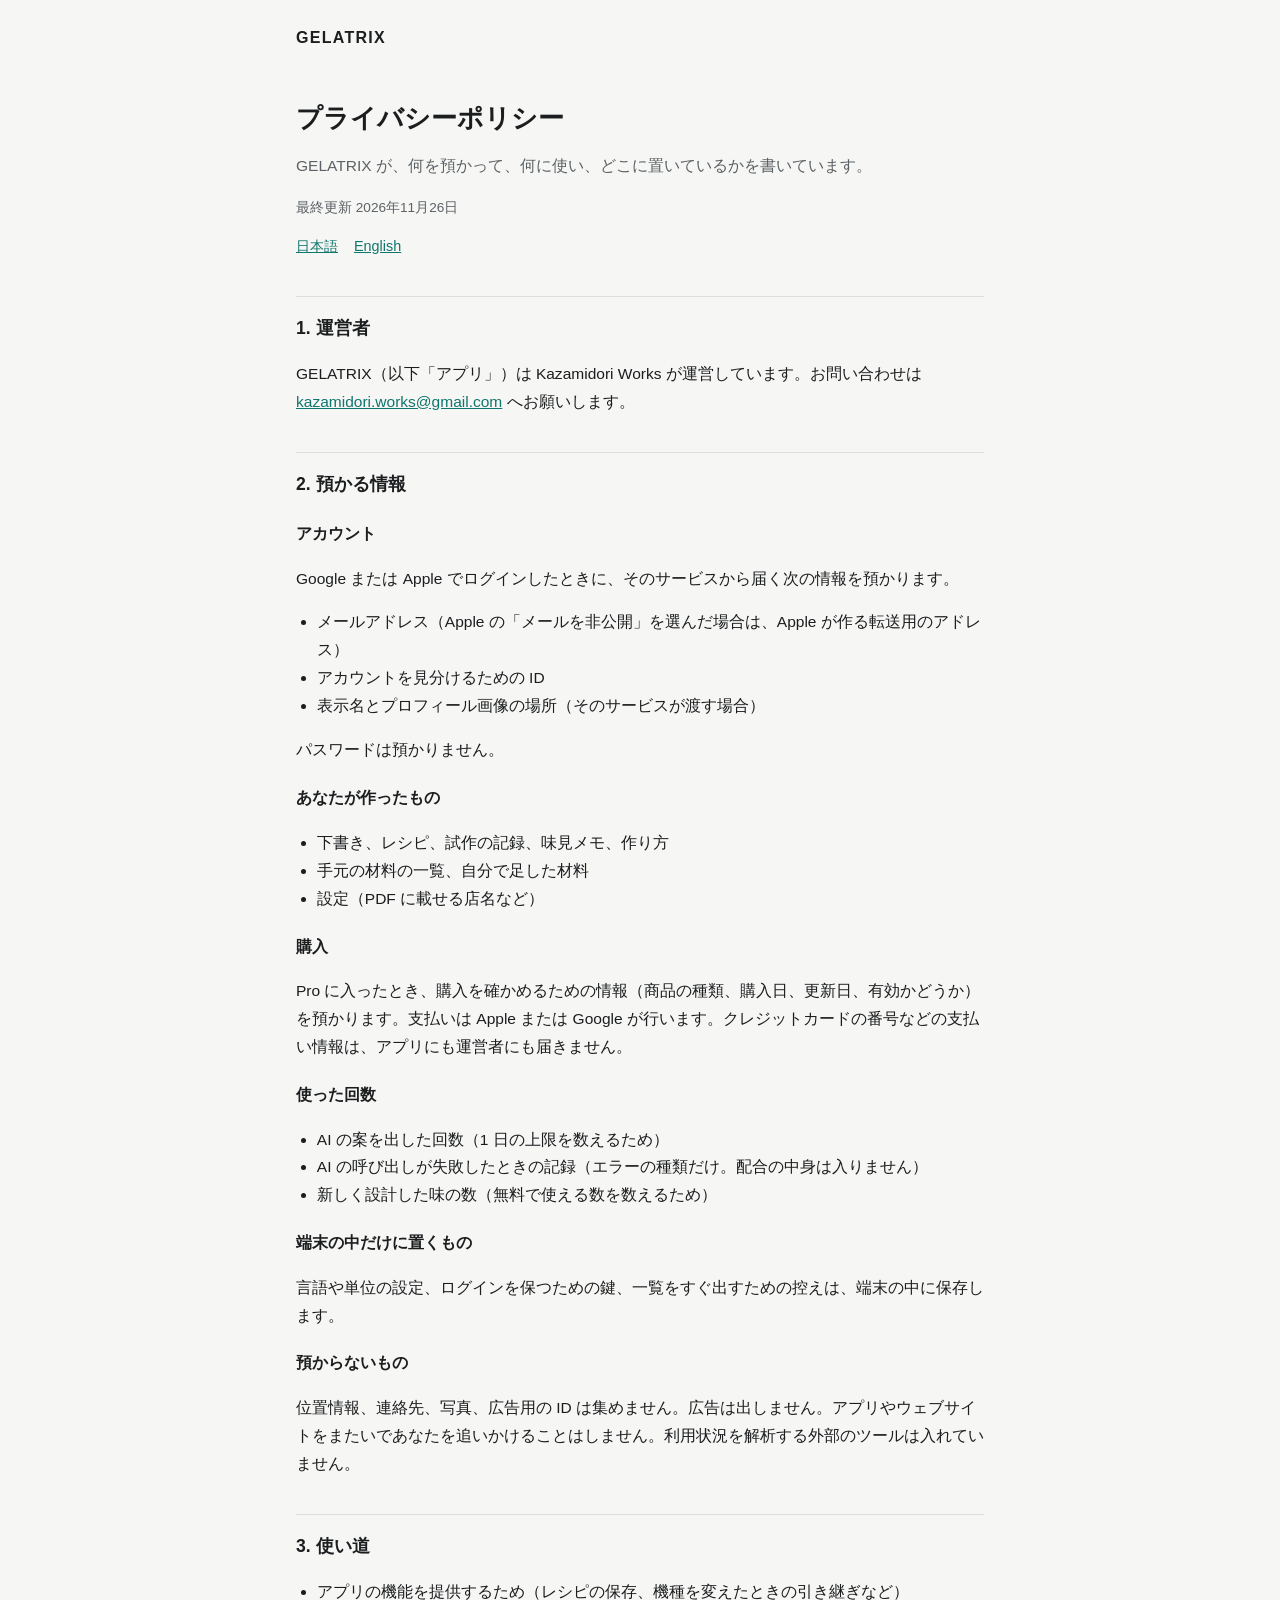
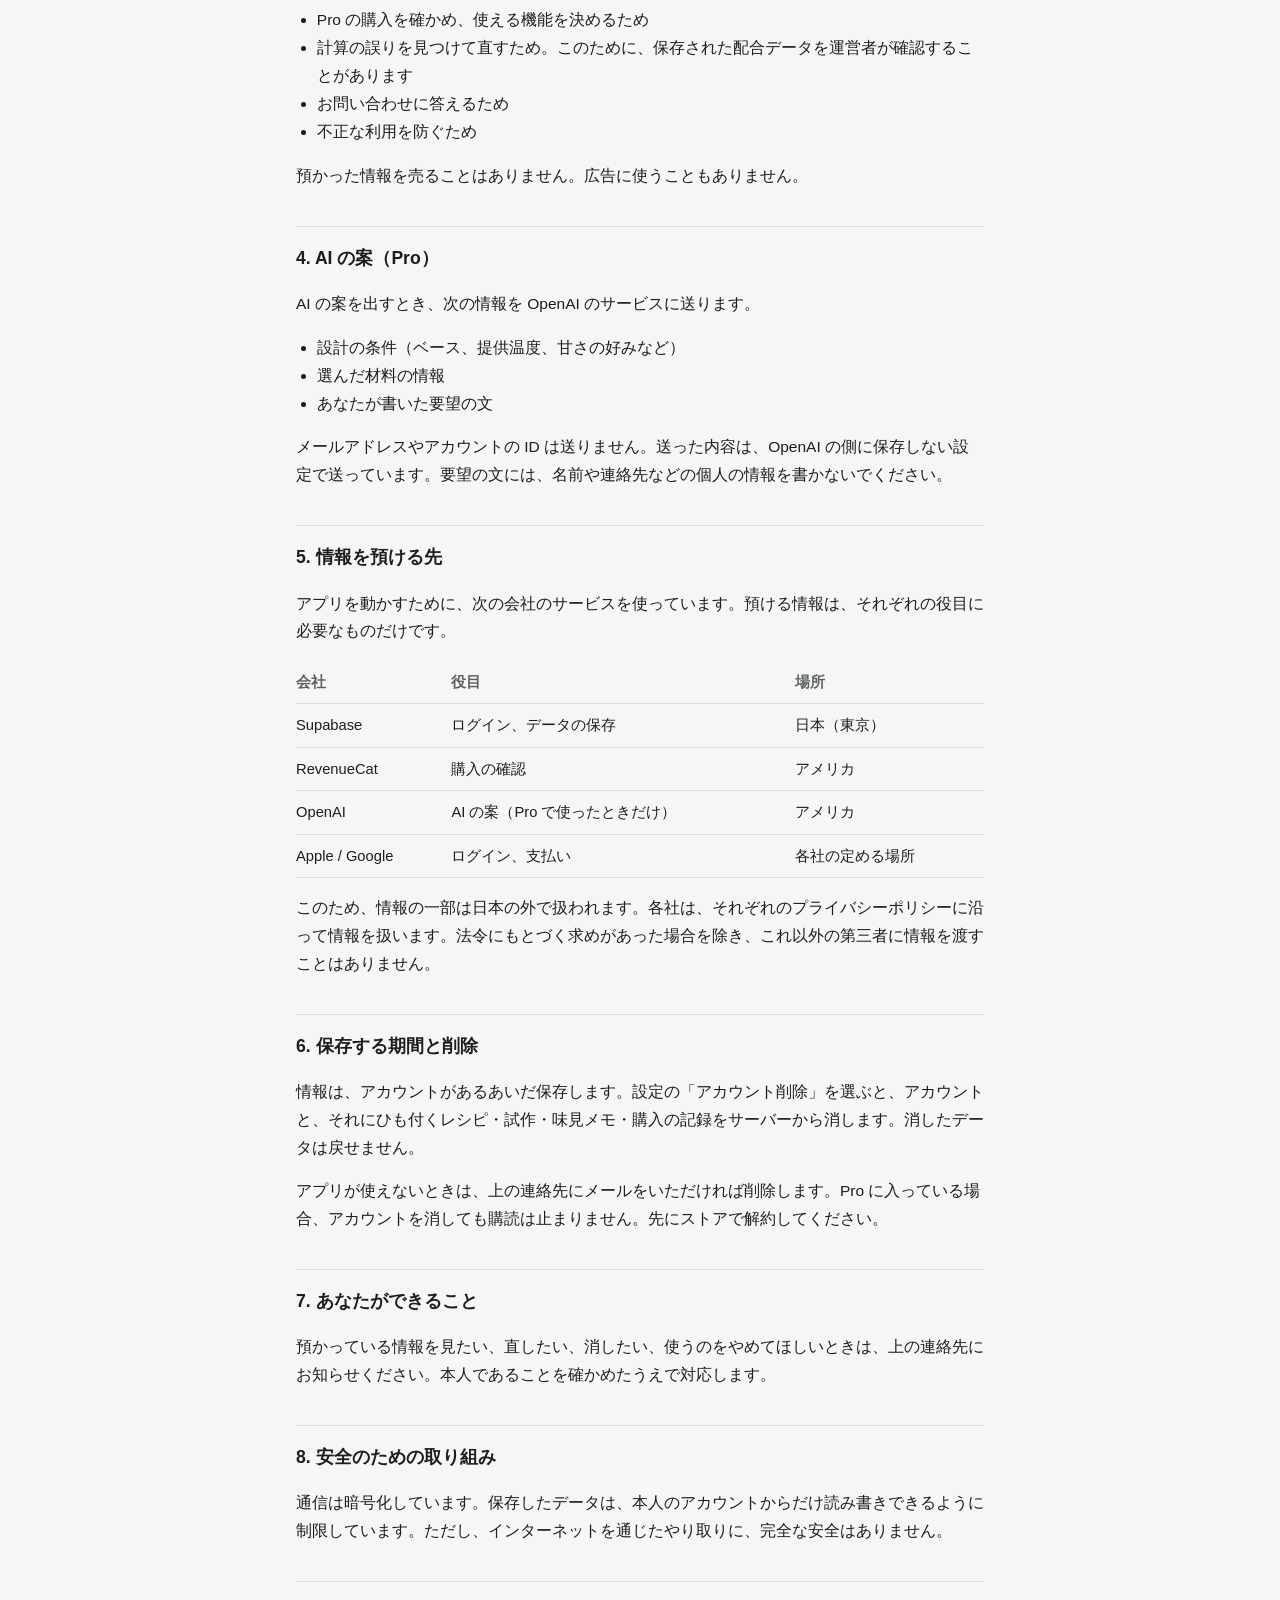
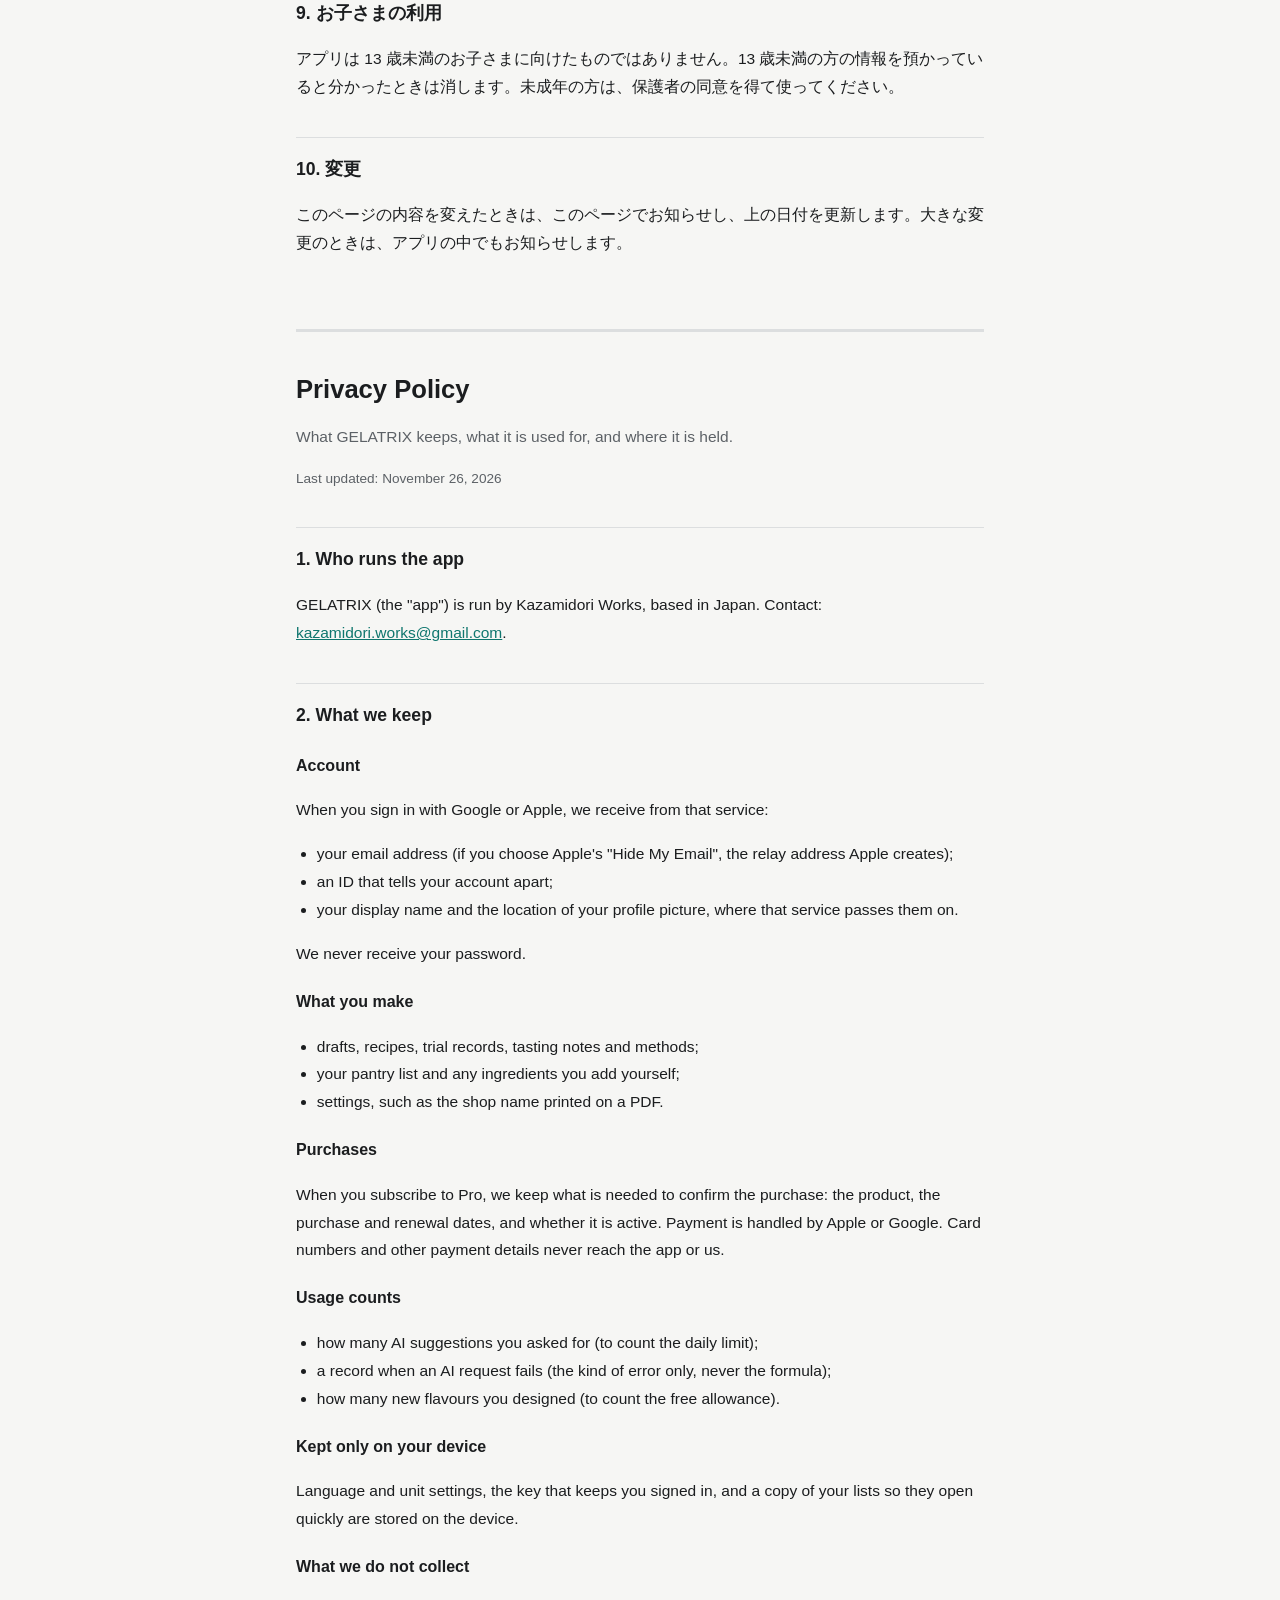
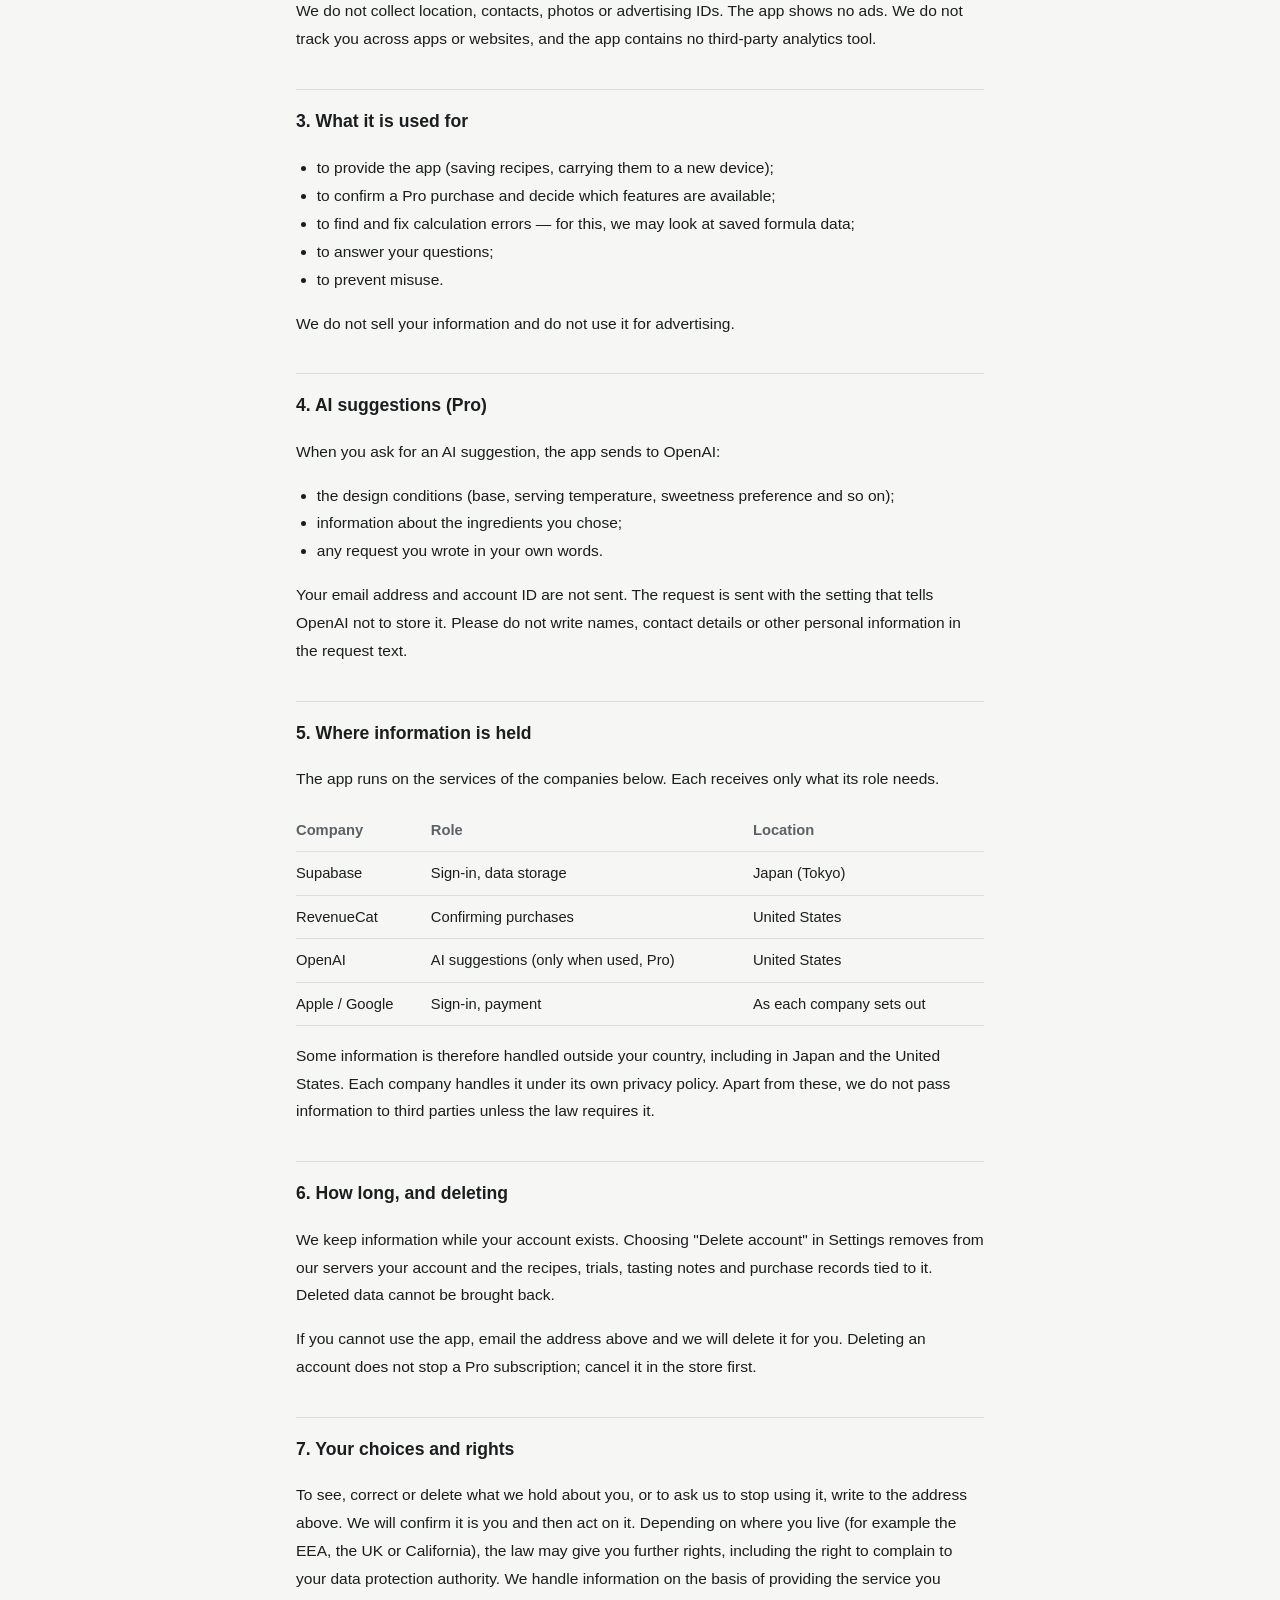
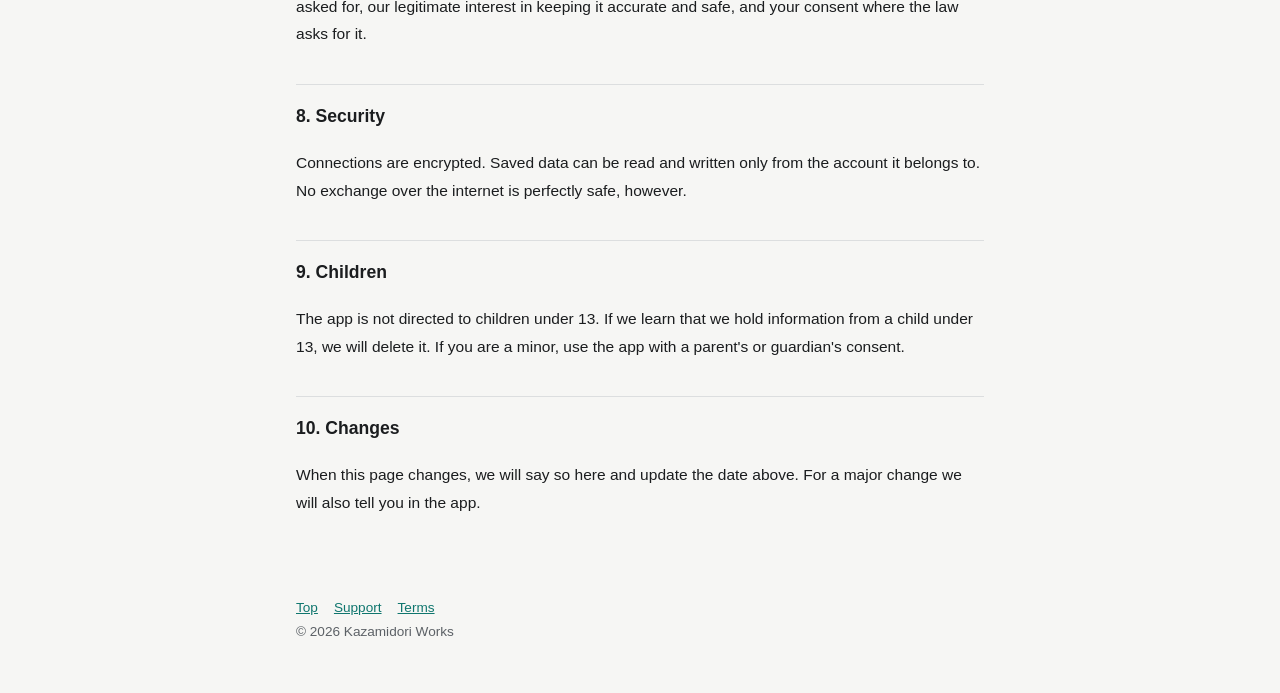
==== privacy/index.html @ ab6ea7ae "GELATRIX support site: top, support, privacy policy, terms of service Co-Authored-By: Claude Fable 5" ====
<!doctype html>
<html lang="ja">
<head>
<meta charset="utf-8">
<meta name="viewport" content="width=device-width, initial-scale=1">
<title>プライバシーポリシー / Privacy Policy | GELATRIX</title>
<link rel="stylesheet" href="../style.css">
</head>
<body>
<header class="site"><a href="../">GELATRIX</a></header>
<main>
<h1>プライバシーポリシー</h1>
<p class="lead">GELATRIX が、何を預かって、何に使い、どこに置いているかを書いています。</p>
<p class="updated">最終更新 2026年11月26日</p>
<p class="langs"><a href="#ja">日本語</a><a href="#en">English</a></p>

<section class="lang" id="ja" lang="ja">
<h2>1. 運営者</h2>
<p>GELATRIX（以下「アプリ」）は Kazamidori Works が運営しています。お問い合わせは <a href="mailto:kazamidori.works@gmail.com">kazamidori.works@gmail.com</a> へお願いします。</p>

<h2>2. 預かる情報</h2>
<h3>アカウント</h3>
<p>Google または Apple でログインしたときに、そのサービスから届く次の情報を預かります。</p>
<ul>
<li>メールアドレス（Apple の「メールを非公開」を選んだ場合は、Apple が作る転送用のアドレス）</li>
<li>アカウントを見分けるための ID</li>
<li>表示名とプロフィール画像の場所（そのサービスが渡す場合）</li>
</ul>
<p>パスワードは預かりません。</p>

<h3>あなたが作ったもの</h3>
<ul>
<li>下書き、レシピ、試作の記録、味見メモ、作り方</li>
<li>手元の材料の一覧、自分で足した材料</li>
<li>設定（PDF に載せる店名など）</li>
</ul>

<h3>購入</h3>
<p>Pro に入ったとき、購入を確かめるための情報（商品の種類、購入日、更新日、有効かどうか）を預かります。支払いは Apple または Google が行います。クレジットカードの番号などの支払い情報は、アプリにも運営者にも届きません。</p>

<h3>使った回数</h3>
<ul>
<li>AI の案を出した回数（1 日の上限を数えるため）</li>
<li>AI の呼び出しが失敗したときの記録（エラーの種類だけ。配合の中身は入りません）</li>
<li>新しく設計した味の数（無料で使える数を数えるため）</li>
</ul>

<h3>端末の中だけに置くもの</h3>
<p>言語や単位の設定、ログインを保つための鍵、一覧をすぐ出すための控えは、端末の中に保存します。</p>

<h3>預からないもの</h3>
<p>位置情報、連絡先、写真、広告用の ID は集めません。広告は出しません。アプリやウェブサイトをまたいであなたを追いかけることはしません。利用状況を解析する外部のツールは入れていません。</p>

<h2>3. 使い道</h2>
<ul>
<li>アプリの機能を提供するため（レシピの保存、機種を変えたときの引き継ぎなど）</li>
<li>Pro の購入を確かめ、使える機能を決めるため</li>
<li>計算の誤りを見つけて直すため。このために、保存された配合データを運営者が確認することがあります</li>
<li>お問い合わせに答えるため</li>
<li>不正な利用を防ぐため</li>
</ul>
<p>預かった情報を売ることはありません。広告に使うこともありません。</p>

<h2>4. AI の案（Pro）</h2>
<p>AI の案を出すとき、次の情報を OpenAI のサービスに送ります。</p>
<ul>
<li>設計の条件（ベース、提供温度、甘さの好みなど）</li>
<li>選んだ材料の情報</li>
<li>あなたが書いた要望の文</li>
</ul>
<p>メールアドレスやアカウントの ID は送りません。送った内容は、OpenAI の側に保存しない設定で送っています。要望の文には、名前や連絡先などの個人の情報を書かないでください。</p>

<h2>5. 情報を預ける先</h2>
<p>アプリを動かすために、次の会社のサービスを使っています。預ける情報は、それぞれの役目に必要なものだけです。</p>
<table>
<tr><th>会社</th><th>役目</th><th>場所</th></tr>
<tr><td>Supabase</td><td>ログイン、データの保存</td><td>日本（東京）</td></tr>
<tr><td>RevenueCat</td><td>購入の確認</td><td>アメリカ</td></tr>
<tr><td>OpenAI</td><td>AI の案（Pro で使ったときだけ）</td><td>アメリカ</td></tr>
<tr><td>Apple / Google</td><td>ログイン、支払い</td><td>各社の定める場所</td></tr>
</table>
<p>このため、情報の一部は日本の外で扱われます。各社は、それぞれのプライバシーポリシーに沿って情報を扱います。法令にもとづく求めがあった場合を除き、これ以外の第三者に情報を渡すことはありません。</p>

<h2>6. 保存する期間と削除</h2>
<p>情報は、アカウントがあるあいだ保存します。設定の「アカウント削除」を選ぶと、アカウントと、それにひも付くレシピ・試作・味見メモ・購入の記録をサーバーから消します。消したデータは戻せません。</p>
<p>アプリが使えないときは、上の連絡先にメールをいただければ削除します。Pro に入っている場合、アカウントを消しても購読は止まりません。先にストアで解約してください。</p>

<h2>7. あなたができること</h2>
<p>預かっている情報を見たい、直したい、消したい、使うのをやめてほしいときは、上の連絡先にお知らせください。本人であることを確かめたうえで対応します。</p>

<h2>8. 安全のための取り組み</h2>
<p>通信は暗号化しています。保存したデータは、本人のアカウントからだけ読み書きできるように制限しています。ただし、インターネットを通じたやり取りに、完全な安全はありません。</p>

<h2>9. お子さまの利用</h2>
<p>アプリは 13 歳未満のお子さまに向けたものではありません。13 歳未満の方の情報を預かっていると分かったときは消します。未成年の方は、保護者の同意を得て使ってください。</p>

<h2>10. 変更</h2>
<p>このページの内容を変えたときは、このページでお知らせし、上の日付を更新します。大きな変更のときは、アプリの中でもお知らせします。</p>
</section>

<section class="lang" id="en" lang="en">
<h1>Privacy Policy</h1>
<p class="lead">What GELATRIX keeps, what it is used for, and where it is held.</p>
<p class="updated">Last updated: November 26, 2026</p>

<h2>1. Who runs the app</h2>
<p>GELATRIX (the "app") is run by Kazamidori Works, based in Japan. Contact: <a href="mailto:kazamidori.works@gmail.com">kazamidori.works@gmail.com</a>.</p>

<h2>2. What we keep</h2>
<h3>Account</h3>
<p>When you sign in with Google or Apple, we receive from that service:</p>
<ul>
<li>your email address (if you choose Apple's "Hide My Email", the relay address Apple creates);</li>
<li>an ID that tells your account apart;</li>
<li>your display name and the location of your profile picture, where that service passes them on.</li>
</ul>
<p>We never receive your password.</p>

<h3>What you make</h3>
<ul>
<li>drafts, recipes, trial records, tasting notes and methods;</li>
<li>your pantry list and any ingredients you add yourself;</li>
<li>settings, such as the shop name printed on a PDF.</li>
</ul>

<h3>Purchases</h3>
<p>When you subscribe to Pro, we keep what is needed to confirm the purchase: the product, the purchase and renewal dates, and whether it is active. Payment is handled by Apple or Google. Card numbers and other payment details never reach the app or us.</p>

<h3>Usage counts</h3>
<ul>
<li>how many AI suggestions you asked for (to count the daily limit);</li>
<li>a record when an AI request fails (the kind of error only, never the formula);</li>
<li>how many new flavours you designed (to count the free allowance).</li>
</ul>

<h3>Kept only on your device</h3>
<p>Language and unit settings, the key that keeps you signed in, and a copy of your lists so they open quickly are stored on the device.</p>

<h3>What we do not collect</h3>
<p>We do not collect location, contacts, photos or advertising IDs. The app shows no ads. We do not track you across apps or websites, and the app contains no third-party analytics tool.</p>

<h2>3. What it is used for</h2>
<ul>
<li>to provide the app (saving recipes, carrying them to a new device);</li>
<li>to confirm a Pro purchase and decide which features are available;</li>
<li>to find and fix calculation errors — for this, we may look at saved formula data;</li>
<li>to answer your questions;</li>
<li>to prevent misuse.</li>
</ul>
<p>We do not sell your information and do not use it for advertising.</p>

<h2>4. AI suggestions (Pro)</h2>
<p>When you ask for an AI suggestion, the app sends to OpenAI:</p>
<ul>
<li>the design conditions (base, serving temperature, sweetness preference and so on);</li>
<li>information about the ingredients you chose;</li>
<li>any request you wrote in your own words.</li>
</ul>
<p>Your email address and account ID are not sent. The request is sent with the setting that tells OpenAI not to store it. Please do not write names, contact details or other personal information in the request text.</p>

<h2>5. Where information is held</h2>
<p>The app runs on the services of the companies below. Each receives only what its role needs.</p>
<table>
<tr><th>Company</th><th>Role</th><th>Location</th></tr>
<tr><td>Supabase</td><td>Sign-in, data storage</td><td>Japan (Tokyo)</td></tr>
<tr><td>RevenueCat</td><td>Confirming purchases</td><td>United States</td></tr>
<tr><td>OpenAI</td><td>AI suggestions (only when used, Pro)</td><td>United States</td></tr>
<tr><td>Apple / Google</td><td>Sign-in, payment</td><td>As each company sets out</td></tr>
</table>
<p>Some information is therefore handled outside your country, including in Japan and the United States. Each company handles it under its own privacy policy. Apart from these, we do not pass information to third parties unless the law requires it.</p>

<h2>6. How long, and deleting</h2>
<p>We keep information while your account exists. Choosing "Delete account" in Settings removes from our servers your account and the recipes, trials, tasting notes and purchase records tied to it. Deleted data cannot be brought back.</p>
<p>If you cannot use the app, email the address above and we will delete it for you. Deleting an account does not stop a Pro subscription; cancel it in the store first.</p>

<h2>7. Your choices and rights</h2>
<p>To see, correct or delete what we hold about you, or to ask us to stop using it, write to the address above. We will confirm it is you and then act on it. Depending on where you live (for example the EEA, the UK or California), the law may give you further rights, including the right to complain to your data protection authority. We handle information on the basis of providing the service you asked for, our legitimate interest in keeping it accurate and safe, and your consent where the law asks for it.</p>

<h2>8. Security</h2>
<p>Connections are encrypted. Saved data can be read and written only from the account it belongs to. No exchange over the internet is perfectly safe, however.</p>

<h2>9. Children</h2>
<p>The app is not directed to children under 13. If we learn that we hold information from a child under 13, we will delete it. If you are a minor, use the app with a parent's or guardian's consent.</p>

<h2>10. Changes</h2>
<p>When this page changes, we will say so here and update the date above. For a major change we will also tell you in the app.</p>
</section>
</main>
<footer><a href="../">Top</a><a href="../support/">Support</a><a href="../terms/">Terms</a><br>© 2026 Kazamidori Works</footer>
</body>
</html>
---- style.css ----
:root {
  --bg: #f6f6f4;
  --card: #ffffff;
  --ink: #1b1d1f;
  --sub: #5c6166;
  --line: #dcdedf;
  --accent: #0f766e;
}
@media (prefers-color-scheme: dark) {
  :root {
    --bg: #131516;
    --card: #1c1f21;
    --ink: #eceeef;
    --sub: #a3a8ad;
    --line: #2e3235;
    --accent: #4fd1c5;
  }
}
* { box-sizing: border-box; }
body {
  margin: 0;
  background: var(--bg);
  color: var(--ink);
  font-family: -apple-system, BlinkMacSystemFont, "Hiragino Sans", "Noto Sans JP", "Segoe UI", sans-serif;
  line-height: 1.8;
  -webkit-text-size-adjust: 100%;
}
main { max-width: 720px; margin: 0 auto; padding: 32px 16px 64px; }
header.site { max-width: 720px; margin: 0 auto; padding: 24px 16px 0; }
header.site a { color: var(--ink); text-decoration: none; font-weight: 700; letter-spacing: 0.08em; }
h1 { font-size: 1.6rem; line-height: 1.4; margin: 16px 0 4px; }
h2 { font-size: 1.1rem; margin: 36px 0 8px; padding-top: 16px; border-top: 1px solid var(--line); }
h3 { font-size: 1rem; margin: 20px 0 4px; }
p, li { font-size: 0.97rem; }
ul { padding-left: 1.3em; }
a { color: var(--accent); }
.lead, .updated { color: var(--sub); }
.updated { font-size: 0.85rem; }
.langs { margin: 12px 0 0; font-size: 0.9rem; }
.langs a { margin-right: 16px; }
section.lang { margin-top: 24px; }
section.lang + section.lang { margin-top: 72px; padding-top: 24px; border-top: 3px solid var(--line); }
table { border-collapse: collapse; width: 100%; font-size: 0.92rem; margin: 8px 0; }
th, td { text-align: left; vertical-align: top; border-bottom: 1px solid var(--line); padding: 8px 8px 8px 0; }
th { color: var(--sub); font-weight: 600; white-space: nowrap; }
.card { background: var(--card); border: 1px solid var(--line); border-radius: 12px; padding: 16px 20px; margin: 16px 0; }
footer { max-width: 720px; margin: 0 auto; padding: 0 16px 48px; color: var(--sub); font-size: 0.85rem; }
footer a { margin-right: 16px; }
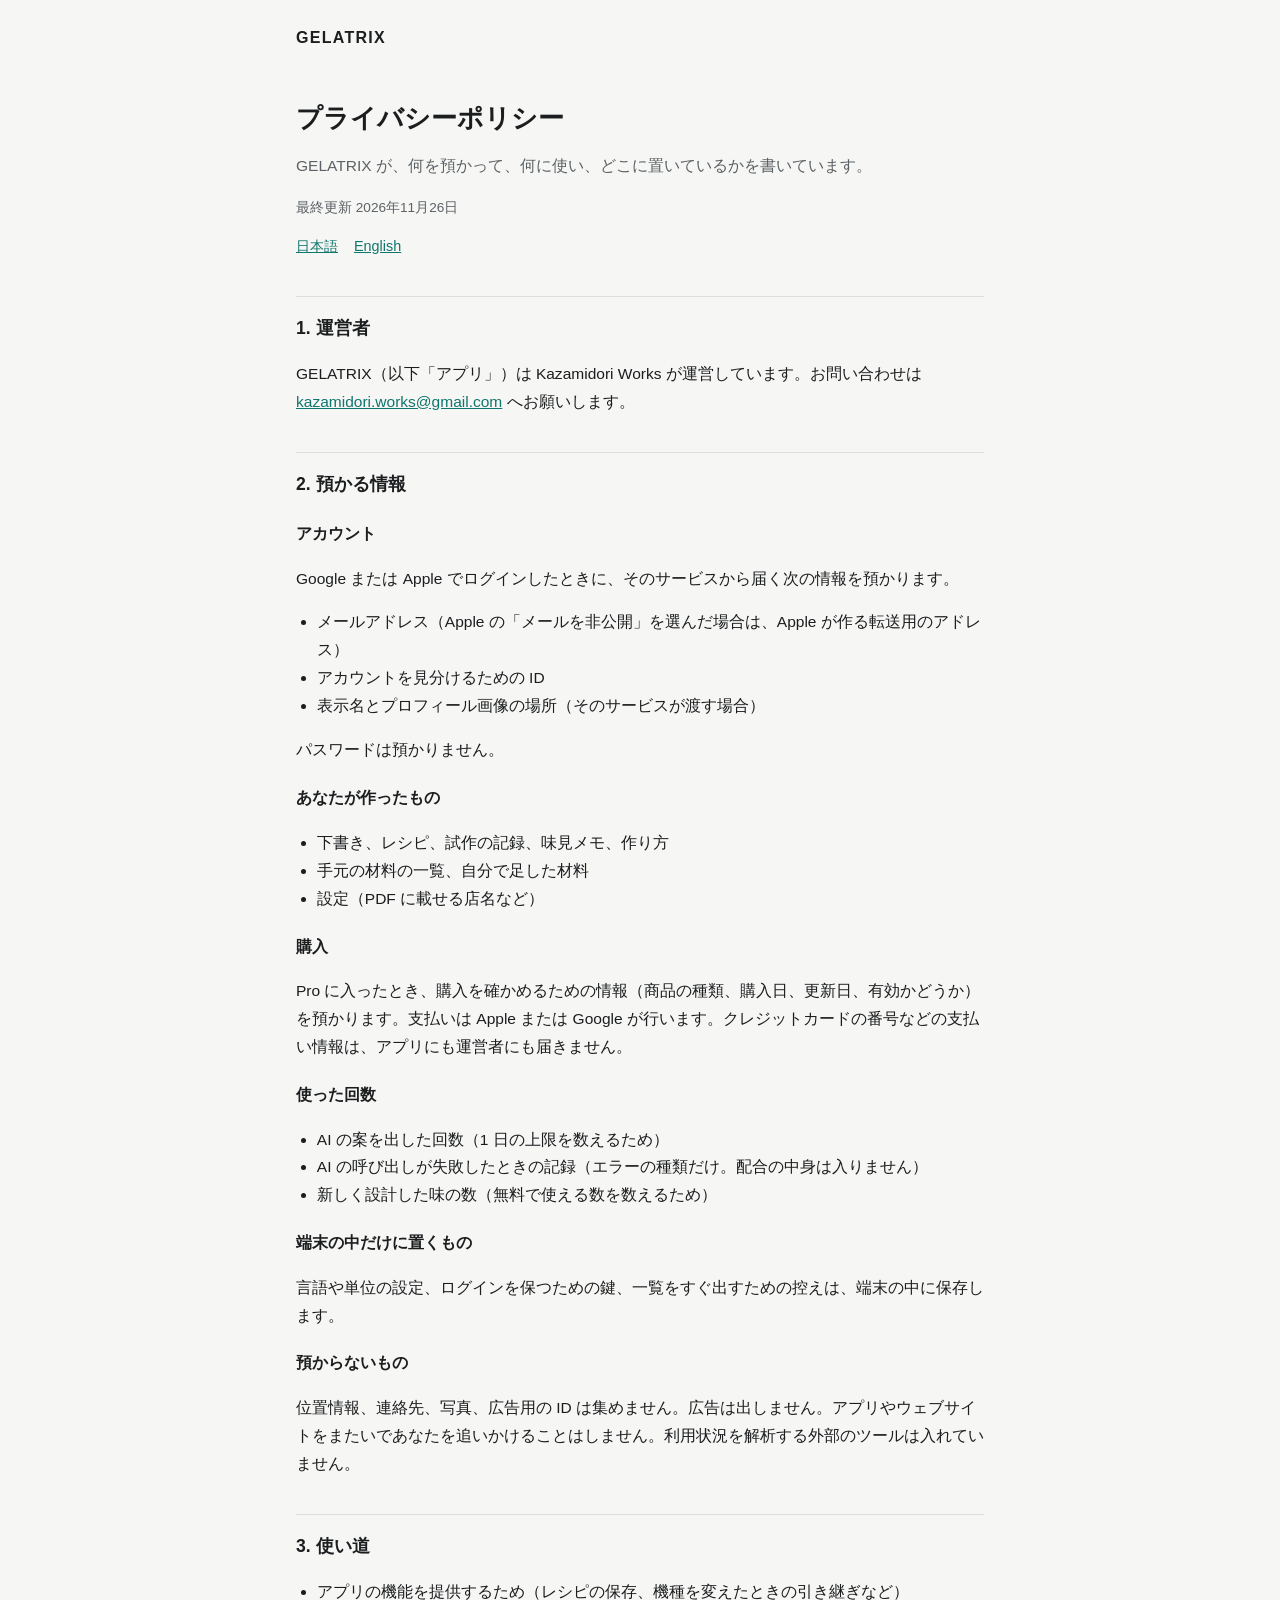
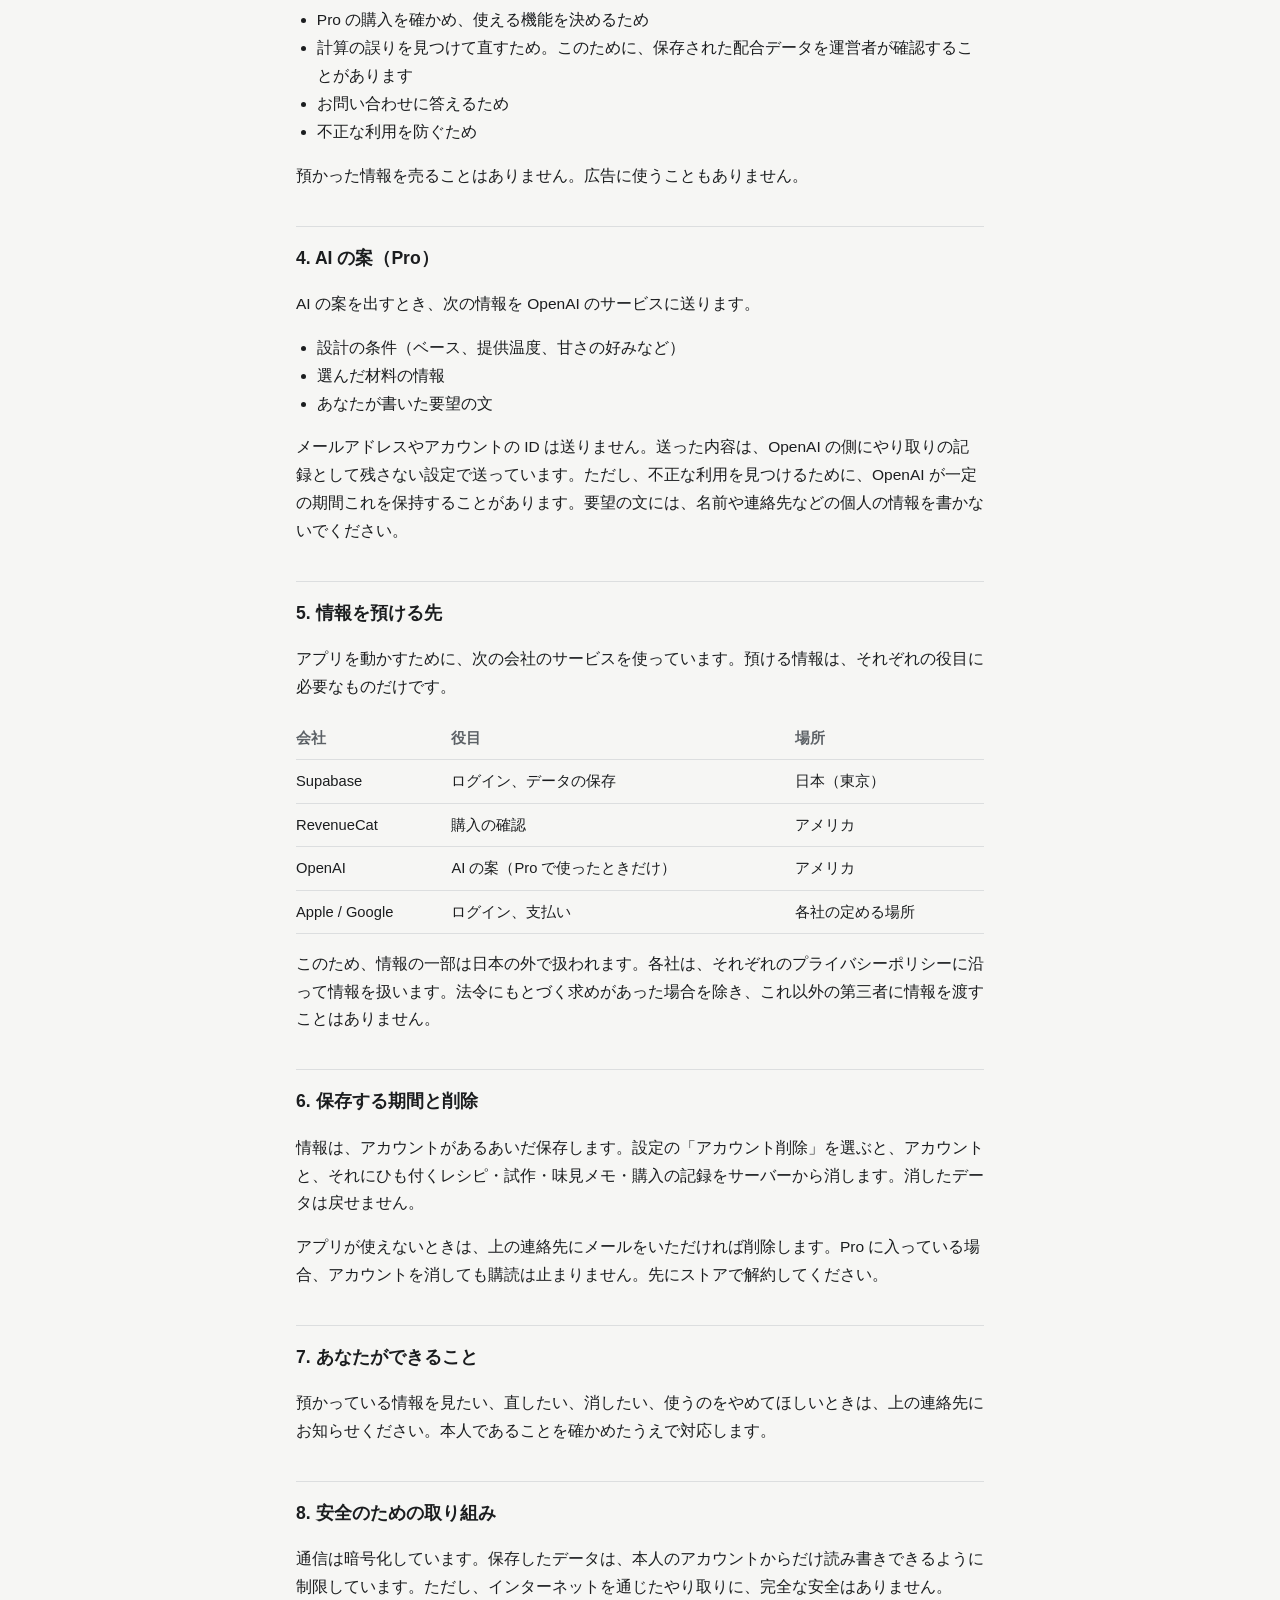
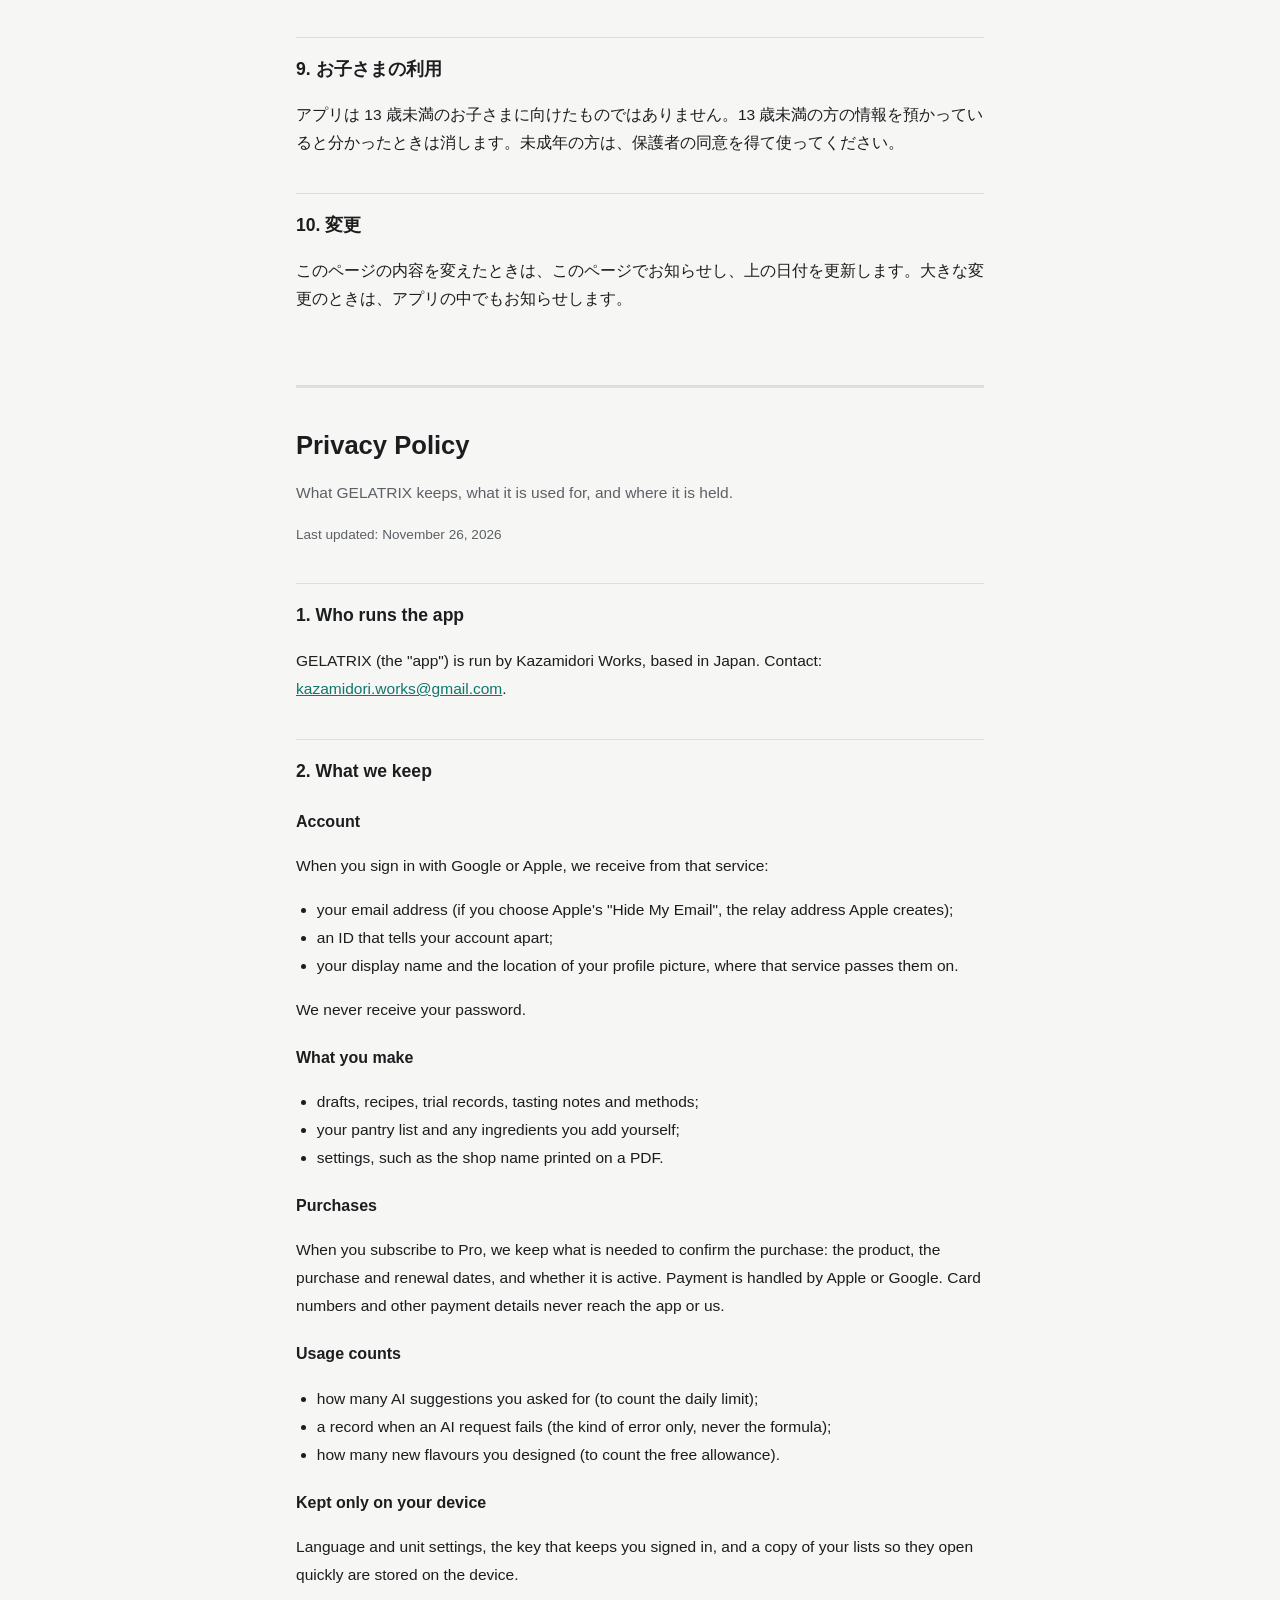
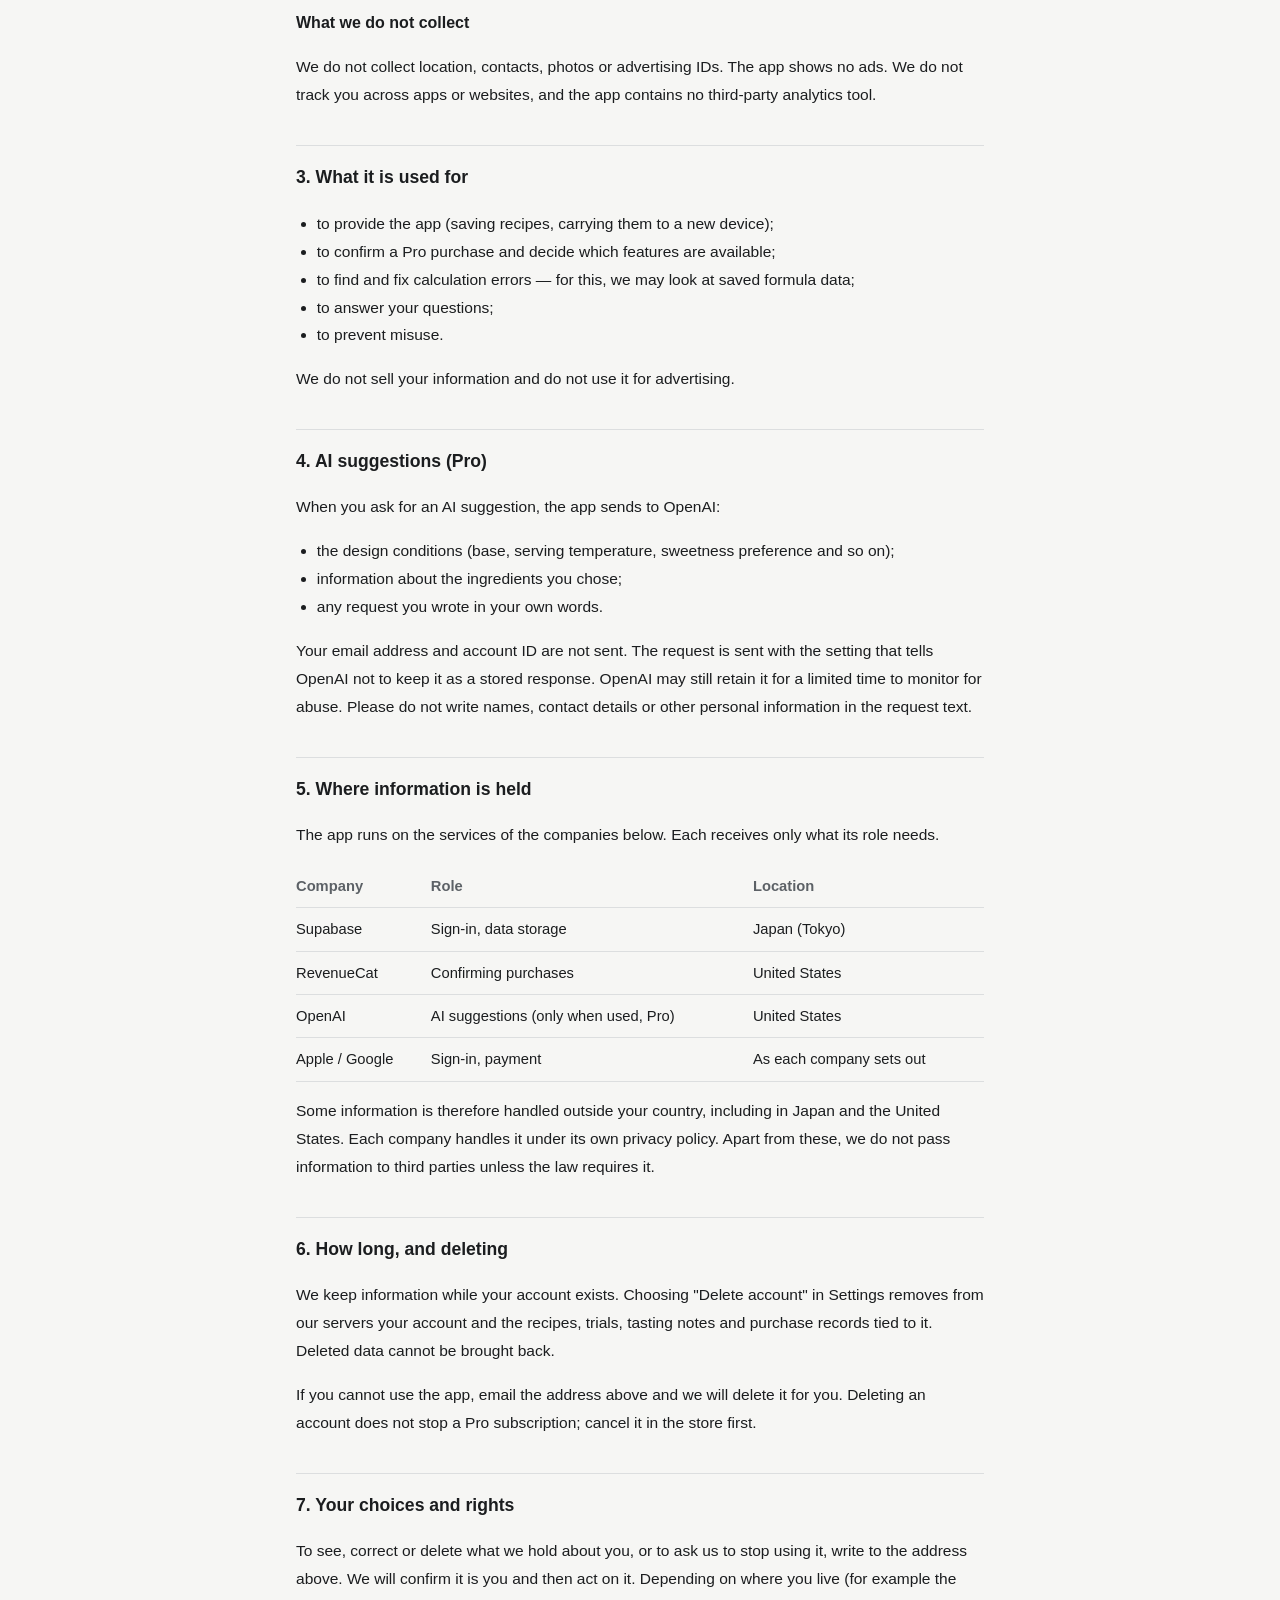
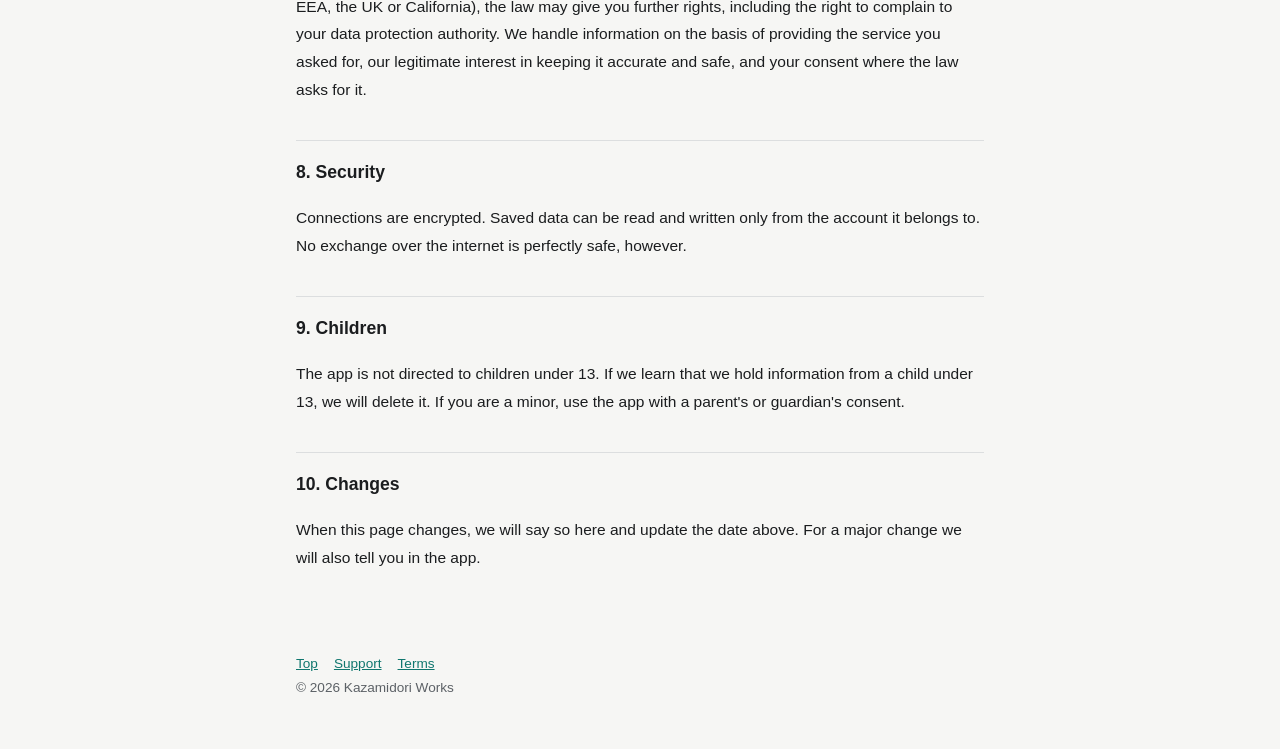
==== commit d5f756bb: "privacy: describe the AI request accurately (not kept as a stored response; may be retained for a li" ====
--- a/privacy/index.html
+++ b/privacy/index.html
@@ -68,7 +68,7 @@
 <li>選んだ材料の情報</li>
 <li>あなたが書いた要望の文</li>
 </ul>
-<p>メールアドレスやアカウントの ID は送りません。送った内容は、OpenAI の側に保存しない設定で送っています。要望の文には、名前や連絡先などの個人の情報を書かないでください。</p>
+<p>メールアドレスやアカウントの ID は送りません。送った内容は、OpenAI の側にやり取りの記録として残さない設定で送っています。ただし、不正な利用を見つけるために、OpenAI が一定の期間これを保持することがあります。要望の文には、名前や連絡先などの個人の情報を書かないでください。</p>
 
 <h2>5. 情報を預ける先</h2>
 <p>アプリを動かすために、次の会社のサービスを使っています。預ける情報は、それぞれの役目に必要なものだけです。</p>
@@ -156,7 +156,7 @@
 <li>information about the ingredients you chose;</li>
 <li>any request you wrote in your own words.</li>
 </ul>
-<p>Your email address and account ID are not sent. The request is sent with the setting that tells OpenAI not to store it. Please do not write names, contact details or other personal information in the request text.</p>
+<p>Your email address and account ID are not sent. The request is sent with the setting that tells OpenAI not to keep it as a stored response. OpenAI may still retain it for a limited time to monitor for abuse. Please do not write names, contact details or other personal information in the request text.</p>
 
 <h2>5. Where information is held</h2>
 <p>The app runs on the services of the companies below. Each receives only what its role needs.</p>
